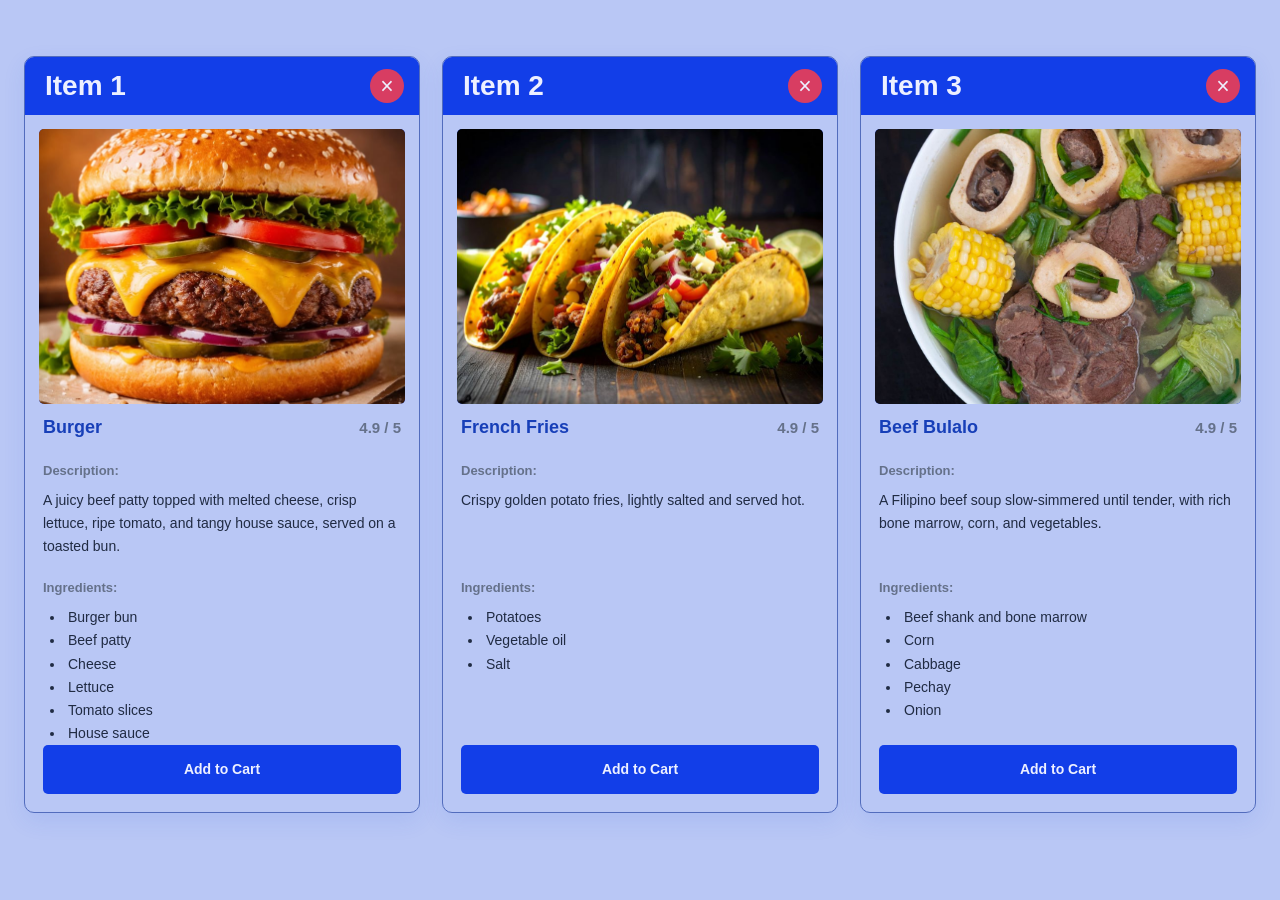
==== Exercise3/index.html @ 60eb8df1 "exercises" ====
<!DOCTYPE html>
<html lang="en">
<head>
  <meta charset="UTF-8">
  <meta name="viewport" content="width=device-width, initial-scale=1.0">
  <meta name="description" content="A colorful gallery of favorite foods.">
  <title>Exercise 3 </title>
  <link rel="stylesheet" href="style.css">
</head>
<body>
  <main class="page">

    <section class="food-grid" aria-label="Food gallery">
      <article class="food-card">
        <header class="card-header">
          <h2>Item 1</h2>
          <button class="remove-button" type="button" aria-label="Remove Burger card">×</button>
        </header>
        <div class="card-content">
          <img src="burger.jpg" alt="Cheeseburger with lettuce, tomato, pickles, and cheese">
          <div class="item-details">
            <h3>Burger</h3>
            <p class="rating">4.9 / 5</p>
          </div>
          <div class="item-info">
            <h4>Description:</h4>
            <p>A juicy beef patty topped with melted cheese, crisp lettuce, ripe tomato, and tangy house sauce, served on a toasted bun.</p>
            <h4>Ingredients:</h4>
            <ul><li>Burger bun</li><li>Beef patty</li><li>Cheese</li><li>Lettuce</li><li>Tomato slices</li><li>House sauce</li></ul>
            <button class="cart-button" type="button">Add to Cart</button>
          </div>
        </div>
      </article>

      <article class="food-card">
        <header class="card-header">
          <h2>Item 2</h2>
          <button class="remove-button" type="button" aria-label="Remove Taco card">×</button>
        </header>
        <div class="card-content">
          <img src="taco.jpg" alt="Tacos filled with meat, vegetables, and herbs">
          <div class="item-details">
            <h3>French Fries</h3>
            <p class="rating">4.9 / 5</p>
          </div>
          <div class="item-info">
            <h4>Description:</h4>
            <p>Crispy golden potato fries, lightly salted and served hot.</p>
            <h4>Ingredients:</h4>
            <ul><li>Potatoes</li><li>Vegetable oil</li><li>Salt</li></ul>
            <button class="cart-button" type="button">Add to Cart</button>
          </div>
        </div>
      </article>

      <article class="food-card">
        <header class="card-header">
          <h2>Item 3</h2>
          <button class="remove-button" type="button" aria-label="Remove Bulalo card">×</button>
        </header>
        <div class="card-content">
          <img src="bulalo.jpg" alt="A bowl of Filipino bulalo soup with corn and vegetables">
          <div class="item-details">
            <h3>Beef Bulalo</h3>
            <p class="rating">4.9 / 5</p>
          </div>
          <div class="item-info">
            <h4>Description:</h4>
            <p>A Filipino beef soup slow-simmered until tender, with rich bone marrow, corn, and vegetables.</p>
            <h4>Ingredients:</h4>
            <ul><li>Beef shank and bone marrow</li><li>Corn</li><li>Cabbage</li><li>Pechay</li><li>Onion</li></ul>
            <button class="cart-button" type="button">Add to Cart</button>
          </div>
        </div>
      </article>
    </section>
  </main>

  <script>
    document.querySelectorAll('.remove-button').forEach((button) => {
      button.addEventListener('click', () => button.closest('.food-card').remove());
    });
  </script>
</body>
</html>
---- Exercise3/style.css ----
:root {
  color-scheme: light;
  --page-blue: #b9c7f5;
  --primary-blue: #123ee8;
  --deep-blue: #173fb8;
  --border-blue: #526cbd;
  --text: #202b43;
  --muted: #65718a;
  --remove: #d83d62;
  --white: #edf0ff;
}

* {
  box-sizing: border-box;
}

body {
  min-height: 100vh;
  margin: 0;
  padding: 56px 24px;
  background: var(--page-blue);
  color: var(--text);
  font-family: Arial, Helvetica, sans-serif;
}

.page {
  width: min(100%, 1600px);
  margin: 0 auto;
}

h1 {
  margin: 0;
  color: var(--deep-blue);
  font-size: clamp(28px, 4vw, 40px);
  text-align: center;
}

.page-intro {
  margin: 8px 0 36px;
  color: var(--muted);
  text-align: center;
}

.food-grid {
  display: grid;
  grid-template-columns: repeat(3, minmax(0, 1fr));
  gap: 22px;
}

.food-card {
  display: flex;
  flex-direction: column;
  overflow: hidden;
  border: 1px solid var(--border-blue);
  border-radius: 10px;
  background: var(--page-blue);
  box-shadow: 0 8px 22px rgb(36 87 223 / 10%);
}

.card-header {
  display: flex;
  min-height: 58px;
  padding: 10px 15px 10px 20px;
  align-items: center;
  justify-content: space-between;
  background: var(--primary-blue);
  color: var(--white);
}

.card-header h2 {
  margin: 0;
  font-size: 28px;
  font-weight: 600;
}

.remove-button {
  display: grid;
  width: 34px;
  height: 34px;
  padding: 0;
  border: 0;
  border-radius: 50%;
  background: var(--remove);
  color: var(--white);
  cursor: pointer;
  font-size: 23px;
  line-height: 1;
  place-items: center;
  transition: background-color 150ms ease, transform 150ms ease;
}

.remove-button:hover {
  background: #b82d4e;
  transform: scale(1.06);
}

.remove-button:focus-visible {
  outline: 3px solid var(--white);
  outline-offset: 2px;
  box-shadow: 0 0 0 5px var(--deep-blue);
}

.card-content {
  display: flex;
  flex: 1;
  flex-direction: column;
  padding: 14px;
}

.card-content img {
  display: block;
  width: 100%;
  aspect-ratio: 4 / 3;
  border-radius: 5px;
  background: var(--primary-blue);
  object-fit: cover;
}

.item-details {
  display: flex;
  margin: 13px 4px 2px;
  align-items: center;
  justify-content: space-between;
  gap: 12px;
}

.item-details h3 {
  margin: 0;
  color: var(--deep-blue);
  font-size: 18px;
}

.rating {
  margin: 0;
  color: var(--muted);
  font-size: 15px;
  font-weight: 600;
  white-space: nowrap;
}

.item-info {
  display: flex;
  flex: 1;
  flex-direction: column;
  margin: 20px 4px 4px;
  color: var(--text);
  font-size: 14px;
  line-height: 1.65;
}

.item-info h4 {
  margin: 0 0 8px;
  color: var(--muted);
  font-size: 13px;
  font-weight: 600;
}

.item-info p {
  margin: 0 0 18px;
}

@media (min-width: 521px) {
  .item-info p {
    min-height: 5em;
  }
}

.item-info ul {
  margin: 0;
  padding-left: 22px;
}

.item-info li {
  padding-left: 3px;
}

.cart-button {
  display: block;
  width: 100%;
  margin-top: auto;
  padding: 13px 16px;
  border: 0;
  border-radius: 5px;
  background: var(--primary-blue);
  color: var(--white);
  cursor: pointer;
  font: inherit;
  font-weight: 600;
  transition: background-color 150ms ease;
}

.cart-button:hover {
  background: var(--deep-blue);
}

.cart-button:focus-visible {
  outline: 3px solid var(--deep-blue);
  outline-offset: 3px;
}

@media (max-width: 760px) {
  .food-grid {
    grid-template-columns: repeat(2, minmax(0, 1fr));
  }
}

@media (max-width: 520px) {
  body {
    padding: 36px 16px;
  }

  .food-grid {
    grid-template-columns: 1fr;
    gap: 18px;
  }

  .page-intro {
    margin-bottom: 26px;
  }
}

@media (prefers-reduced-motion: reduce) {
  *,
  *::before,
  *::after {
    scroll-behavior: auto !important;
    transition-duration: 0.01ms !important;
  }
}
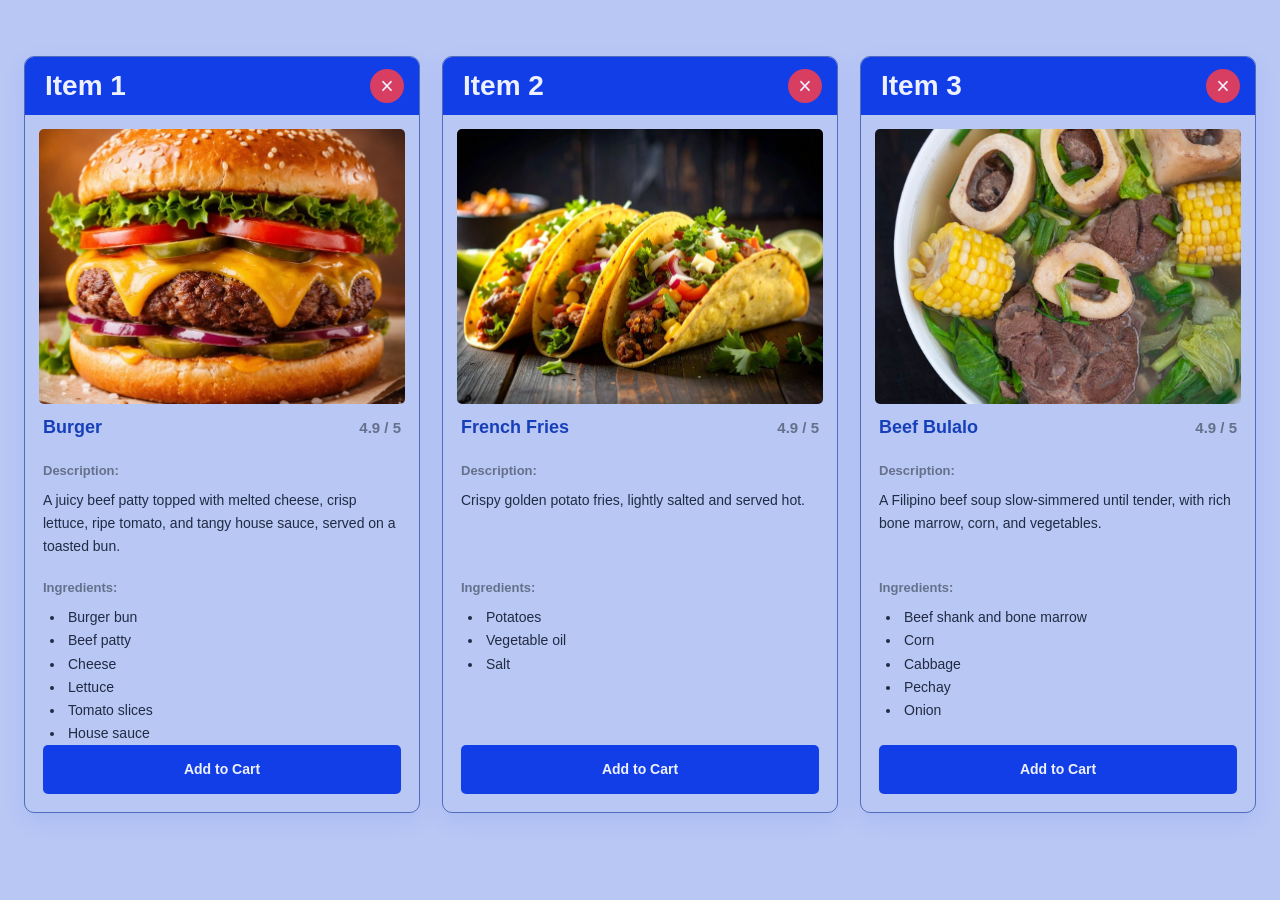
==== commit c777092f: "act5" ====
--- a/Exercise3/index.html
+++ b/Exercise3/index.html
@@ -77,9 +77,12 @@
   </main>
 
   <script>
-    document.querySelectorAll('.remove-button').forEach((button) => {
-      button.addEventListener('click', () => button.closest('.food-card').remove());
-    });
+    var buttons = document.getElementsByClassName("remove-button");
+    for (var i = 0; i < buttons.length; i++) {
+      buttons[i].onclick = function () {
+        this.parentNode.parentNode.remove();
+      };
+    }
   </script>
 </body>
 </html>
--- a/Exercise3/style.css
+++ b/Exercise3/style.css
@@ -1,15 +1,3 @@
-:root {
-  color-scheme: light;
-  --page-blue: #b9c7f5;
-  --primary-blue: #123ee8;
-  --deep-blue: #173fb8;
-  --border-blue: #526cbd;
-  --text: #202b43;
-  --muted: #65718a;
-  --remove: #d83d62;
-  --white: #edf0ff;
-}
-
 * {
   box-sizing: border-box;
 }
@@ -18,32 +6,33 @@
   min-height: 100vh;
   margin: 0;
   padding: 56px 24px;
-  background: var(--page-blue);
-  color: var(--text);
+  background-color: #b9c7f5;
+  color: #202b43;
   font-family: Arial, Helvetica, sans-serif;
 }
 
 .page {
-  width: min(100%, 1600px);
+  width: 100%;
+  max-width: 1600px;
   margin: 0 auto;
 }
 
 h1 {
   margin: 0;
-  color: var(--deep-blue);
-  font-size: clamp(28px, 4vw, 40px);
+  color: #173fb8;
+  font-size: 40px;
   text-align: center;
 }
 
 .page-intro {
   margin: 8px 0 36px;
-  color: var(--muted);
+  color: #65718a;
   text-align: center;
 }
 
 .food-grid {
   display: grid;
-  grid-template-columns: repeat(3, minmax(0, 1fr));
+  grid-template-columns: repeat(3, 1fr);
   gap: 22px;
 }
 
@@ -51,10 +40,10 @@
   display: flex;
   flex-direction: column;
   overflow: hidden;
-  border: 1px solid var(--border-blue);
+  border: 1px solid #526cbd;
   border-radius: 10px;
-  background: var(--page-blue);
-  box-shadow: 0 8px 22px rgb(36 87 223 / 10%);
+  background-color: #b9c7f5;
+  box-shadow: 0 8px 22px rgba(36, 87, 223, 0.1);
 }
 
 .card-header {
@@ -63,8 +52,8 @@
   padding: 10px 15px 10px 20px;
   align-items: center;
   justify-content: space-between;
-  background: var(--primary-blue);
-  color: var(--white);
+  background-color: #123ee8;
+  color: #edf0ff;
 }
 
 .card-header h2 {
@@ -74,30 +63,30 @@
 }
 
 .remove-button {
-  display: grid;
+  display: flex;
   width: 34px;
   height: 34px;
   padding: 0;
   border: 0;
   border-radius: 50%;
-  background: var(--remove);
-  color: var(--white);
+  background-color: #d83d62;
+  color: #edf0ff;
   cursor: pointer;
   font-size: 23px;
   line-height: 1;
-  place-items: center;
+  align-items: center;
+  justify-content: center;
   transition: background-color 150ms ease, transform 150ms ease;
 }
 
 .remove-button:hover {
-  background: #b82d4e;
+  background-color: #b82d4e;
   transform: scale(1.06);
 }
 
-.remove-button:focus-visible {
-  outline: 3px solid var(--white);
+.remove-button:focus {
+  outline: 3px solid #edf0ff;
   outline-offset: 2px;
-  box-shadow: 0 0 0 5px var(--deep-blue);
 }
 
 .card-content {
@@ -112,7 +101,7 @@
   width: 100%;
   aspect-ratio: 4 / 3;
   border-radius: 5px;
-  background: var(--primary-blue);
+  background-color: #123ee8;
   object-fit: cover;
 }
 
@@ -126,13 +115,13 @@
 
 .item-details h3 {
   margin: 0;
-  color: var(--deep-blue);
+  color: #173fb8;
   font-size: 18px;
 }
 
 .rating {
   margin: 0;
-  color: var(--muted);
+  color: #65718a;
   font-size: 15px;
   font-weight: 600;
   white-space: nowrap;
@@ -143,14 +132,14 @@
   flex: 1;
   flex-direction: column;
   margin: 20px 4px 4px;
-  color: var(--text);
+  color: #202b43;
   font-size: 14px;
   line-height: 1.65;
 }
 
 .item-info h4 {
   margin: 0 0 8px;
-  color: var(--muted);
+  color: #65718a;
   font-size: 13px;
   font-weight: 600;
 }
@@ -175,14 +164,13 @@
 }
 
 .cart-button {
-  display: block;
   width: 100%;
   margin-top: auto;
   padding: 13px 16px;
   border: 0;
   border-radius: 5px;
-  background: var(--primary-blue);
-  color: var(--white);
+  background-color: #123ee8;
+  color: #edf0ff;
   cursor: pointer;
   font: inherit;
   font-weight: 600;
@@ -190,17 +178,17 @@
 }
 
 .cart-button:hover {
-  background: var(--deep-blue);
-}
-
-.cart-button:focus-visible {
-  outline: 3px solid var(--deep-blue);
+  background-color: #173fb8;
+}
+
+.cart-button:focus {
+  outline: 3px solid #173fb8;
   outline-offset: 3px;
 }
 
 @media (max-width: 760px) {
   .food-grid {
-    grid-template-columns: repeat(2, minmax(0, 1fr));
+    grid-template-columns: repeat(2, 1fr);
   }
 }
 
@@ -218,12 +206,3 @@
     margin-bottom: 26px;
   }
 }
-
-@media (prefers-reduced-motion: reduce) {
-  *,
-  *::before,
-  *::after {
-    scroll-behavior: auto !important;
-    transition-duration: 0.01ms !important;
-  }
-}
